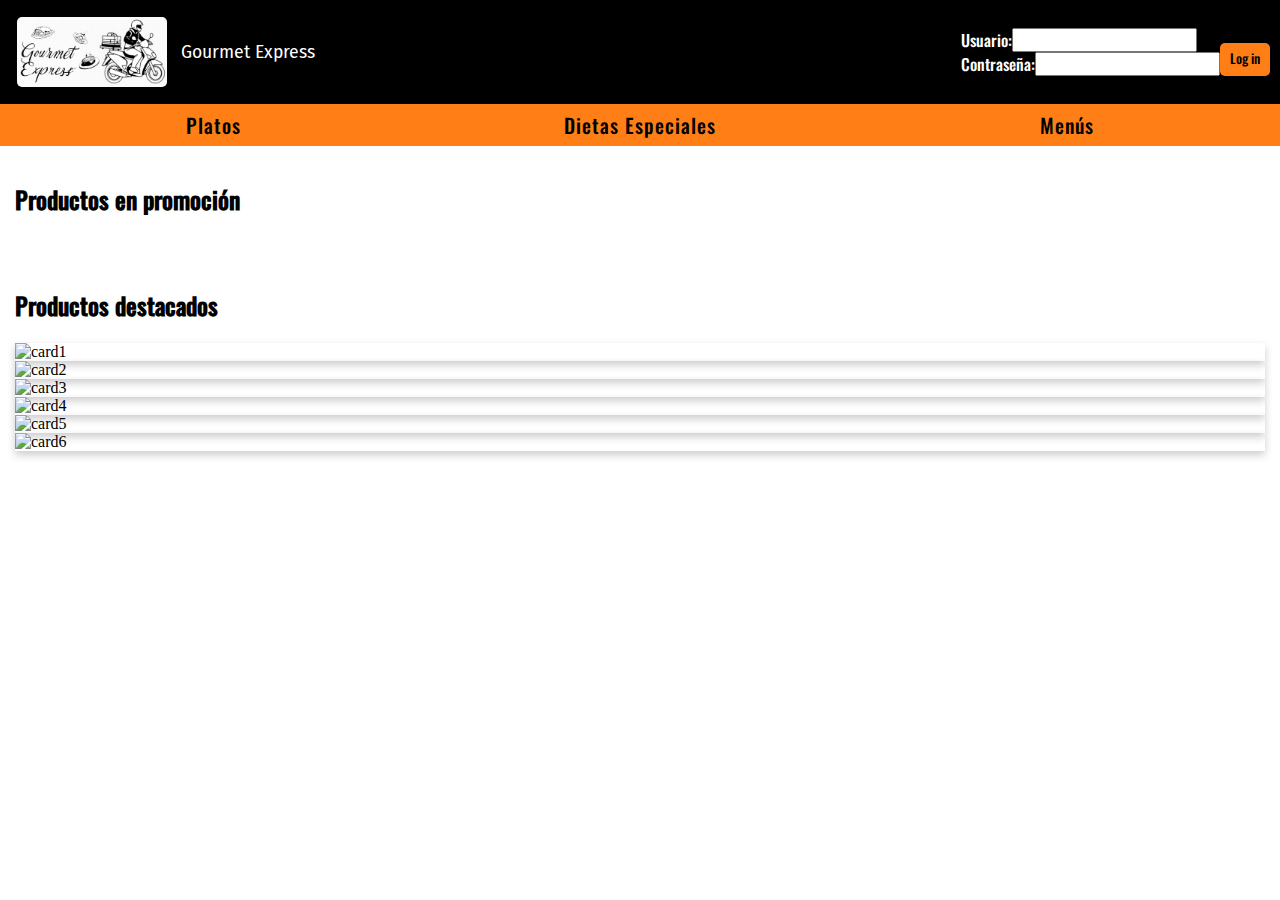
==== Proyecto2/main.html @ d3c52f20 "Primer Commit" ====
<!DOCTYPE html>
<html lang="es">
<head>
    <meta charset="UTF-8">
    <meta name="viewport" content="width=device-width, initial-scale=1.0">
    <title>Gourmet Express</title>
    <link rel="stylesheet" href="style.css">
</head>

<body>
    <header>
        <div class="zona-Logo"> <!-- Logo + nombre de empresa -->
            <img src="images/logoTemplate.webp" alt="logoEmpresa" class="logo-Empresa">
            <p class="logo-Empresa">Gourmet Express</p>
        </div>
        <div class="login"> <!-- Un login -->
            <form action="#">
                <div class="form-Section">
                    <div class="form-Group">
                        <label for="username">Usuario:</label>
                        <input type="text" id="username" name="username">
                    </div>
                    <div class="form-Group">
                        <label for="contrasenya">Contraseña:</label>
                        <input type="password" id="contrasenya" name="contrasenya">
                    </div>
                </div>
                <div class="form-Group_align-bottom form-Group">
                    <input type="submit" id="login" name="login" value="Log in">
                </div>
            </form>
        </div>
    </header>
    <nav> <!-- Ponerle sticky y formato (futura hamburguesa) -->
        <a href="#">Platos</a>
        <a href="#">Dietas Especiales</a>
        <a href="#">Menús</a>
    </nav>
    <main>
        <section> <!-- Productos en promoción -->
            <h2>Productos en promoción</h2>
            <div></div>
        </section>
        <section> <!-- Productos destacados -->
            <h2>Productos destacados</h2>
            <div class="productos-Destacados"><!-- Muchas cards -->
                <div class="card">
                    <img src="" alt="card1">
                    <div>

                    </div>
                </div>
                <div class="card">
                    <img src="" alt="card2">
                    <div>

                    </div>
                </div>
                <div class="card">
                    <img src="" alt="card3">
                    <div>

                    </div>
                </div>
                <div class="card">
                    <img src="" alt="card4">
                    <div>

                    </div>
                </div>
                <div class="card">
                    <img src="" alt="card5">
                    <div>

                    </div>
                </div>
                <div class="card">
                    <img src="" alt="card6">
                    <div>

                    </div>
                </div>
            </div>
        </section>
        <section> <!-- Tabla + Políticas ecológicas -->
            <h2></h2>
            <div></div>
        </section>
    </main>
    <footer>
        <div></div> <!-- Redes sociales -->
        <div></div> <!-- Derechos de autor -->
    </footer>
</body>

</html>
---- Proyecto2/style.css ----
/* Importar las fuentes, una de forma local y la otra por URL */
@import url('https://fonts.googleapis.com/css2?family=Fira+Sans:ital,wght@0,100;0,200;0,300;0,400;0,500;0,600;0,700;0,800;0,900;1,100;1,200;1,300;1,400;1,500;1,600;1,700;1,800;1,900&display=swap');

@font-face {
    font-family: 'Oswald';
    src: url('oswaldFont/Oswald-Medium.ttf') format('truetype');
    font-weight: normal;
    font-style: normal;
}

/* Variables */
:root{
    --color-Principal:#ff7f16;
    --color-secundario:rgb(1, 1, 207);
}

/* Fuentes */
h1,h2,a,label {
    font-family: "Oswald";
}

p {
    font-size: 1.1rem;
    font-family: "Fira Sans", sans-serif;
}

.fira-Sans {
    font-family: "Fira Sans", sans-serif;
    font-weight: 400;
    font-style: normal;
    letter-spacing: 0.25em;
}

.oswald {
    font-family: "Oswald";
    font-weight: 500;
    letter-spacing: 3px;
}

.fira-Sans>span {
    color: var(--color-Principal);
    text-shadow: 2px 2px 4px #d16913;
}

.oswald>span {
    color: blue;
    text-shadow: 2px 1px 5px var(--color-secundario);
}

/* Body */
html {
    margin: -8px;
}

/* Cabecera */
header {
    background-color: black;
    color: white;
    display: flex;
    justify-content: space-between;
    align-items: center;
    margin: 0px;
}

header>div {
    margin: 10px;
}

header>div.login {
    display: flex;
}

header>div.zona-Logo {
    font-size: large;
    display: flex;
    align-items: center;
}

.logo-Empresa {
    border-radius: 5px;
    width: 150px;
    margin: 7px;
}

header input[type="submit"] {
    background-color: var(--color-Principal);
    color: black;
    transition: background-color 0.5s;
    font-family: "Oswald";
    padding-top: 5px;
    padding-bottom: 8px;
    padding-left: 10px;
    padding-right: 10px;
    border-radius: 5px;
    border: none;
}

header input[type="submit"]:hover {
    background-color: whitesmoke;
}

header form {
    display: flex;
}
.form-Group {
    display: flex;
}
.form-Group_align-bottom {
    height: 100%;
    flex-direction: column;
    justify-content: flex-end;
}

/* Zona de Navegación */
nav {
    background-color: var(--color-Principal);
    height: 2.1em;
    position: sticky;
    top: 0;
    z-index: 1000;
    font-size: 20px;
    letter-spacing: 1px;
    display: flex;
    justify-content: space-around;
    align-items: center;
}

nav>a {
    text-decoration: none;
    color: black;
    transition: background-color 0.2s;
    padding: 5px;
    width: 33.33%;
    text-align: center;
}

nav>a:hover {
    color: var(--color-Principal);
    background-color: black;
}

/* Seccion otra*/
section {
    padding: 15px;
}


/* Seccion de Productos Destacados */
.productos-Destacados {
    display: grid;

}

.card {
    box-shadow: 0 4px 8px 0 rgba(0, 0, 0, 0.2);
    transition: 0.3s;
}

.card:hover {
    box-shadow: 0 8px 16px 0 rgba(0, 0, 0, 0.2);
}

.container {
    padding: 2px 16px;
}
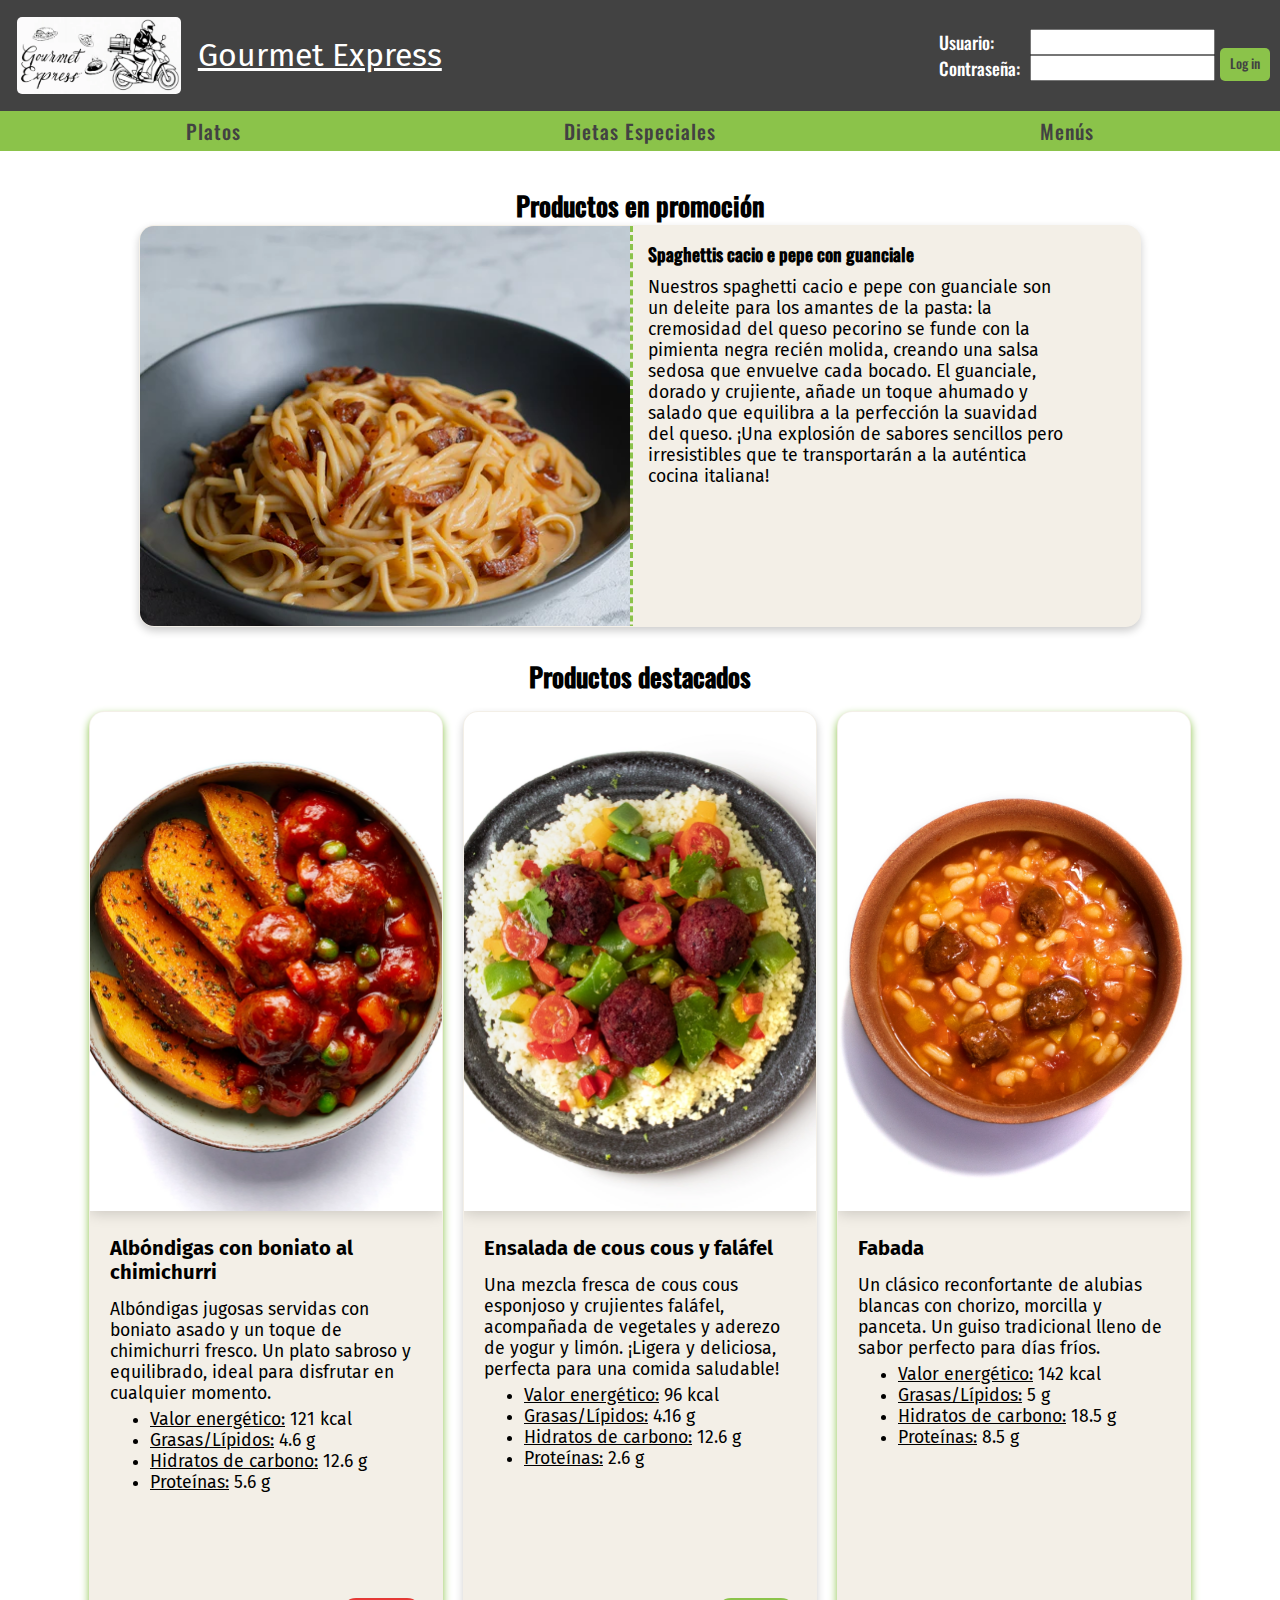
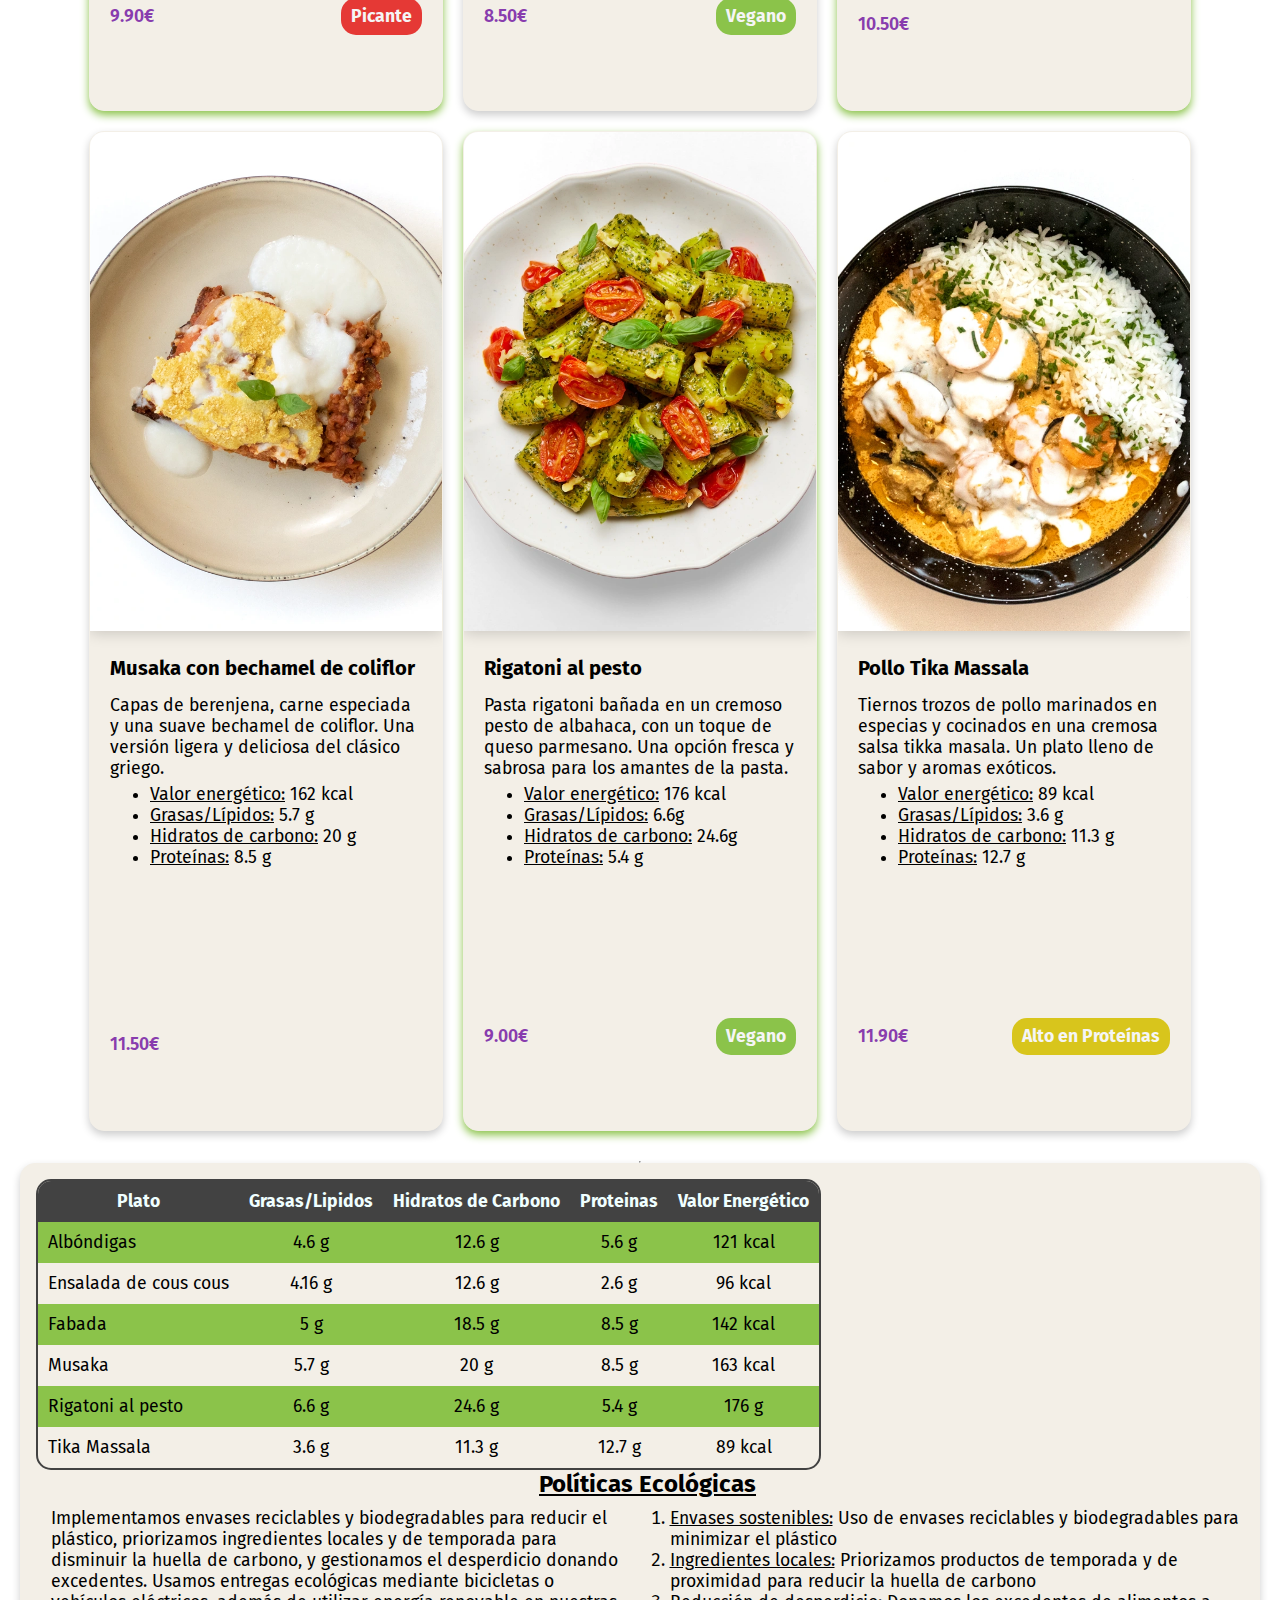
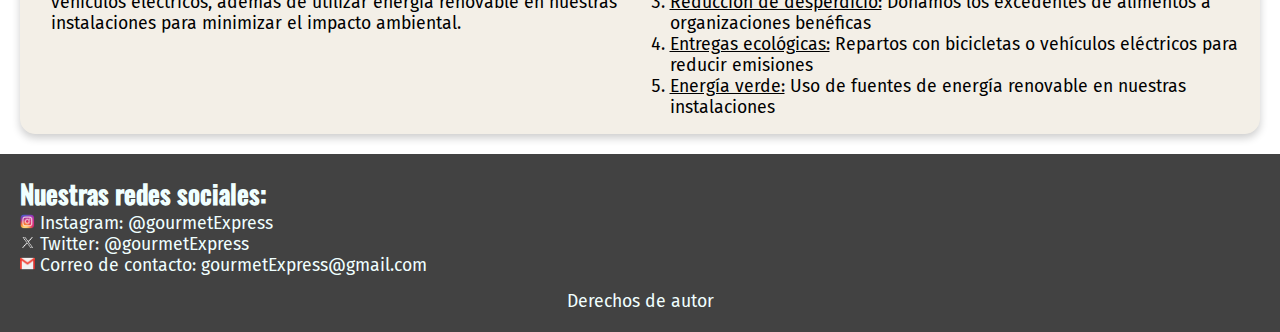
==== commit fbdb0afc: "Commit Final" ====
--- a/Proyecto2/main.html
+++ b/Proyecto2/main.html
@@ -11,10 +11,10 @@
     <header>
         <div class="zona-Logo"> <!-- Logo + nombre de empresa -->
             <img src="images/logoTemplate.webp" alt="logoEmpresa" class="logo-Empresa">
-            <p class="logo-Empresa">Gourmet Express</p>
+            <p class="nombreEmpresa">Gourmet Express</p>
         </div>
         <div class="login"> <!-- Un login -->
-            <form action="#">
+            <form action="#" id="formularioPc">
                 <div class="form-Section">
                     <div class="form-Group">
                         <label for="username">Usuario:</label>
@@ -29,6 +29,9 @@
                     <input type="submit" id="login" name="login" value="Log in">
                 </div>
             </form>
+            <div class="form-Group_align-bottom form-Group" id="botonMovilLogin">
+                <input type="submit" id="login" name="login" value="Log in">
+            </div>
         </div>
     </header>
     <nav> <!-- Ponerle sticky y formato (futura hamburguesa) -->
@@ -39,57 +42,228 @@
     <main>
         <section> <!-- Productos en promoción -->
             <h2>Productos en promoción</h2>
-            <div></div>
+            <div class="promocion">
+                <input id="flip-card" type="checkbox" />
+                <label class="front" for="flip-card">
+                    <img
+                        src="images/platos/spaghettis.webp"
+                        alt="Plato en promocion"
+                        class="imagenPromocion"/>
+                </label>
+                <label class="back" for="flip-card">
+                    <div>
+                        <p class="precioPromocion">Por solo 12.99 € !!!!!</p>
+                    </div>
+                </label>
+                <div>
+                    <a class="tituloProductoPromocion">Spaghettis cacio e pepe con guanciale</a>
+                    <p>Nuestros spaghetti cacio e pepe con guanciale son un deleite para los amantes de la pasta: la cremosidad del queso pecorino se funde con la pimienta negra recién molida, creando una salsa sedosa que envuelve cada bocado. El guanciale, dorado y crujiente, añade un toque ahumado y salado que equilibra a la perfección la suavidad del queso. ¡Una explosión de sabores sencillos pero irresistibles que te transportarán a la auténtica cocina italiana!</p>
+                </div>
+            </div>
         </section>
         <section> <!-- Productos destacados -->
             <h2>Productos destacados</h2>
             <div class="productos-Destacados"><!-- Muchas cards -->
                 <div class="card">
-                    <img src="" alt="card1">
-                    <div>
-
-                    </div>
-                </div>
-                <div class="card">
-                    <img src="" alt="card2">
-                    <div>
-
-                    </div>
-                </div>
-                <div class="card">
-                    <img src="" alt="card3">
-                    <div>
-
-                    </div>
-                </div>
-                <div class="card">
-                    <img src="" alt="card4">
-                    <div>
-
-                    </div>
-                </div>
-                <div class="card">
-                    <img src="" alt="card5">
-                    <div>
-
-                    </div>
-                </div>
-                <div class="card">
-                    <img src="" alt="card6">
-                    <div>
-
+                    <img src="images/platos/AlbondigasHeura.webp" alt="card1">
+                    <div class="infoProducto">
+                        <div class="tituloDescripcion">
+                            <h3>Albóndigas con boniato al chimichurri</h3>
+                            <p>Albóndigas jugosas servidas con boniato asado y un toque de chimichurri fresco. Un plato sabroso y equilibrado, ideal para disfrutar en cualquier momento.</p>
+                            <ul>
+                                <li><span>Valor energético:</span> 121 kcal</li>
+                                <li><span>Grasas/Lípidos:</span> 4.6 g</li>
+                                <li><span>Hidratos de carbono:</span> 12.6 g</li>
+                                <li><span>Proteínas:</span> 5.6 g</li>
+                            </ul>
+                        </div>
+                        <div class="precioIcono">
+                            <p class="precio">9.90€</p>
+                            <p class="iconoCards iconoPicante">Picante</p>
+                        </div>
+                    </div>
+                </div>
+                <div class="card">
+                    <img src="images/platos/Ensalada-de-cous-cous-y-falafel.webp" alt="card2">
+                    <div class="infoProducto">
+                        <div class="tituloDescripcion">
+                            <h3>Ensalada de cous cous y faláfel</h3>
+                            <p>Una mezcla fresca de cous cous esponjoso y crujientes faláfel, acompañada de vegetales y aderezo de yogur y limón. ¡Ligera y deliciosa, perfecta para una comida saludable!</p>
+                            <ul>
+                                <li><span>Valor energético:</span> 96 kcal</li>
+                                <li><span>Grasas/Lípidos:</span> 4.16 g</li>
+                                <li><span>Hidratos de carbono:</span> 12.6 g</li>
+                                <li><span>Proteínas:</span> 2.6 g</li>
+                            </ul>
+                        </div>
+                        <div class="precioIcono">
+                            <p class="precio">8.50€</p>
+                            <p class="iconoCards iconoVegano">Vegano</p>
+                        </div>
+                    </div>
+                </div>
+                <div class="card">
+                    <img src="images/platos/Fabada.webp" alt="card3">
+                    <div class="infoProducto">
+                        <div class="tituloDescripcion">
+                            <h3>Fabada</h3>
+                            <p>Un clásico reconfortante de alubias blancas con chorizo, morcilla y panceta. Un guiso tradicional lleno de sabor perfecto para días fríos.</p>
+                            <ul>
+                                <li><span>Valor energético:</span> 142 kcal</li>
+                                <li><span>Grasas/Lípidos:</span> 5 g</li>
+                                <li><span>Hidratos de carbono:</span> 18.5 g</li>
+                                <li><span>Proteínas:</span> 8.5 g</li>
+                            </ul>
+                        </div>
+                        <div class="precioIcono">
+                            <p class="precio">10.50€</p>
+                            <p></p>
+                        </div>
+                    </div>
+                </div>
+                <div class="card">
+                    <img src="images/platos/MousakkaBechamel.webp" alt="card4">
+                    <div class="infoProducto">
+                        <div class="tituloDescripcion">
+                            <h3>Musaka con bechamel de coliflor</h3>
+                            <p>Capas de berenjena, carne especiada y una suave bechamel de coliflor. Una versión ligera y deliciosa del clásico griego.</p>
+                            <ul>
+                                <li><span>Valor energético:</span> 162 kcal</li>
+                                <li><span>Grasas/Lípidos:</span> 5.7 g</li>
+                                <li><span>Hidratos de carbono:</span> 20 g</li>
+                                <li><span>Proteínas:</span> 8.5 g</li>
+                            </ul>
+                        </div>
+                        <div class="precioIcono">
+                            <p class="precio">11.50€</p>
+                            <p></p>
+                        </div>
+                    </div>
+                </div>
+                <div class="card">
+                    <img src="images/platos/RigatoniPesto.webp" alt="card5">
+                    <div class="infoProducto">
+                        <div class="tituloDescripcion">
+                            <h3>Rigatoni al pesto</h3>
+                            <p>Pasta rigatoni bañada en un cremoso pesto de albahaca, con un toque de queso parmesano. Una opción fresca y sabrosa para los amantes de la pasta.</p>
+                            <ul>
+                                <li><span>Valor energético:</span> 176 kcal</li>
+                                <li><span>Grasas/Lípidos:</span> 6.6g</li>
+                                <li><span>Hidratos de carbono:</span> 24.6g</li>
+                                <li><span>Proteínas:</span> 5.4 g</li>
+                            </ul>
+                        </div>
+                        <div class="precioIcono">
+                            <p class="precio">9.00€</p>
+                            <p class="iconoCards iconoVegano">Vegano</p>
+                        </div>
+                    </div>
+                </div>
+                <div class="card">
+                    <img src="images/platos/TikaMassala.webp" alt="card6">
+                    <div class="infoProducto">
+                        <div class="tituloDescripcion">
+                            <h3>Pollo Tika Massala</h3>
+                            <p>Tiernos trozos de pollo marinados en especias y cocinados en una cremosa salsa tikka masala. Un plato lleno de sabor y aromas exóticos.</p>
+                            <ul>
+                                <li><span>Valor energético:</span> 89 kcal</li>
+                                <li><span>Grasas/Lípidos:</span> 3.6 g</li>
+                                <li><span>Hidratos de carbono:</span> 11.3 g</li>
+                                <li><span>Proteínas:</span> 12.7 g</li>
+                            </ul>
+                        </div>
+                        <div class="precioIcono">
+                            <p class="precio">11.90€</p>
+                            <p class="iconoCards iconoProteinas">Alto en Proteínas</p>
+                        </div>
                     </div>
                 </div>
             </div>
         </section>
-        <section> <!-- Tabla + Políticas ecológicas -->
-            <h2></h2>
-            <div></div>
+        <hr>
+        <section class="zonaInformativa"> <!-- Tabla + Políticas ecológicas -->
+            <div class="tablaProductos" id="tabla">
+                <table>
+                    <tr>
+                        <th>Plato</th>
+                        <th>Grasas/Lipidos</th>
+                        <th>Hidratos de Carbono</th>
+                        <th>Proteinas</th>
+                        <th>Valor Energético</th>
+                    </tr>
+                    <tr>
+                        <td>Albóndigas</td>
+                        <td>4.6 g</td>
+                        <td>12.6 g</td>
+                        <td>5.6 g</td>
+                        <td>121 kcal</td>
+                    </tr>
+                    <tr>
+                        <td>Ensalada de cous cous</td>
+                        <td>4.16 g</td>
+                        <td>12.6 g</td>
+                        <td>2.6 g</td>
+                        <td>96 kcal</td>
+                    </tr>
+                    <tr>
+                        <td>Fabada</td>
+                        <td>5 g</td>
+                        <td>18.5 g</td>
+                        <td>8.5 g</td>
+                        <td>142 kcal</td>
+                    </tr>
+                    <tr>
+                        <td>Musaka</td>
+                        <td>5.7 g</td>
+                        <td>20 g</td>
+                        <td>8.5 g</td>
+                        <td>163 kcal</td>
+                    </tr>
+                    <tr>
+                        <td>Rigatoni al pesto</td>
+                        <td>6.6 g</td>
+                        <td>24.6 g</td>
+                        <td>5.4 g</td>
+                        <td>176 g</td>
+                    </tr>
+                    <tr>
+                        <td>Tika Massala</td>
+                        <td>3.6 g</td>
+                        <td>11.3 g</td>
+                        <td>12.7 g</td>
+                        <td>89 kcal</td>
+                    </tr>
+                </table>
+            </div>
+            <div class="politicasEcologicas">
+                <div class="tituloEcologico">
+                    <p>Políticas Ecológicas </p>
+                </div>
+                <div class="textoEcologico">
+                    <p>Implementamos envases reciclables y biodegradables para reducir el plástico, priorizamos ingredientes locales y de temporada para disminuir la huella de carbono, y gestionamos el desperdicio donando excedentes. Usamos entregas ecológicas mediante bicicletas o vehículos eléctricos, además de utilizar energía renovable en nuestras instalaciones para minimizar el impacto ambiental.</p>
+                </div>
+                <div class="listaMedidas">
+                    <ol>
+                        <li><span>Envases sostenibles:</span> Uso de envases reciclables y biodegradables para minimizar el plástico</li>
+                        <li><span>Ingredientes locales:</span> Priorizamos productos de temporada y de proximidad para reducir la huella de carbono</li>
+                        <li><span>Reducción de desperdicio:</span> Donamos los excedentes de alimentos a organizaciones benéficas</li>
+                        <li><span>Entregas ecológicas:</span> Repartos con bicicletas o vehículos eléctricos para reducir emisiones</li>
+                        <li><span>Energía verde:</span> Uso de fuentes de energía renovable en nuestras instalaciones</li>
+                    </ol>
+                </div>
+            </div>
         </section>
     </main>
     <footer>
-        <div></div> <!-- Redes sociales -->
-        <div></div> <!-- Derechos de autor -->
+        <h2>Nuestras redes sociales:</h2>
+        <div>
+            <p><img src="images/iconos/instagram.png" alt=""> Instagram: @gourmetExpress</p>
+            <p><img src="images/iconos/twitter-x.webp" alt""> Twitter: @gourmetExpress</p>
+            <p><img src="images/iconos/gmail.png" alt=""> Correo de contacto: gourmetExpress@gmail.com</p>
+        </div>
+        <div class="derechosAutor">
+            <p>Derechos de autor</p>
+        </div>
     </footer>
 </body>
 
--- a/Proyecto2/style.css
+++ b/Proyecto2/style.css
@@ -10,18 +10,35 @@
 
 /* Variables */
 :root{
-    --color-Principal:#ff7f16;
-    --color-secundario:rgb(1, 1, 207);
+    --color-Principal:#8BC34A;
+    --color-Secundario: #424242;
+    --color-Precio: #883cae;
+    --color-Cards: rgb(243, 239, 231);
+    --color-Picante: #E53935;
+    --color-Proteinas: #d8c51c;
+    /*
+    morado rgb(62, 2, 110)
+    rojo tomate #E53935
+    naranja #FF9800
+    verde lima #8BC34A
+    gris oscuro #424242
+    amarillo maiz #FFEB3B
+    */
+    font-size: 1.1rem;
+    font-family: "Fira Sans", sans-serif;
+}
+
+/* Global*/
+* {
+    margin: 0;
 }
 
 /* Fuentes */
 h1,h2,a,label {
     font-family: "Oswald";
 }
-
-p {
-    font-size: 1.1rem;
-    font-family: "Fira Sans", sans-serif;
+h3 {
+    font-size: 1.15rem;
 }
 
 .fira-Sans {
@@ -37,24 +54,9 @@
     letter-spacing: 3px;
 }
 
-.fira-Sans>span {
-    color: var(--color-Principal);
-    text-shadow: 2px 2px 4px #d16913;
-}
-
-.oswald>span {
-    color: blue;
-    text-shadow: 2px 1px 5px var(--color-secundario);
-}
-
-/* Body */
-html {
-    margin: -8px;
-}
-
 /* Cabecera */
 header {
-    background-color: black;
+    background-color: var(--color-Secundario);
     color: white;
     display: flex;
     justify-content: space-between;
@@ -78,13 +80,19 @@
 
 .logo-Empresa {
     border-radius: 5px;
-    width: 150px;
+    width: 35%;
+    max-width: 200px;
     margin: 7px;
+}
+.nombreEmpresa {
+    font-size: xx-large;
+    margin-left: 10px;
+    text-decoration: underline;
 }
 
 header input[type="submit"] {
     background-color: var(--color-Principal);
-    color: black;
+    color: var(--color-Secundario);
     transition: background-color 0.5s;
     font-family: "Oswald";
     padding-top: 5px;
@@ -104,17 +112,23 @@
 }
 .form-Group {
     display: flex;
+    justify-content: space-between;
+    gap: 10px;
 }
 .form-Group_align-bottom {
     height: 100%;
     flex-direction: column;
     justify-content: flex-end;
+    margin-left: 5px;
+}
+#botonMovilLogin {
+    display: none;
 }
 
 /* Zona de Navegación */
 nav {
     background-color: var(--color-Principal);
-    height: 2.1em;
+    height: minmax(2.1em,auto);
     position: sticky;
     top: 0;
     z-index: 1000;
@@ -127,8 +141,8 @@
 
 nav>a {
     text-decoration: none;
-    color: black;
-    transition: background-color 0.2s;
+    color: var(--color-Secundario);
+    transition: all 0.3s;
     padding: 5px;
     width: 33.33%;
     text-align: center;
@@ -136,30 +150,348 @@
 
 nav>a:hover {
     color: var(--color-Principal);
-    background-color: black;
+    background: var(--color-Secundario);
+    background: linear-gradient(90deg, var(--color-Principal) 0%,
+                var(--color-Secundario) 35%, var(--color-Secundario) 65%,
+                var(--color-Principal) 100%);
+}
+
+/* Body */
+main {
+    display: flex;
+    flex-direction: column;
+    align-items: center;
+
+    padding: 20px;
 }
 
 /* Seccion otra*/
 section {
+    display: flex;
+    flex-direction: column;
+    align-items: center;
+
     padding: 15px;
 }
 
+/* Seccion de Productos en promocion*/
+.promocion {
+    display: flex;
+    flex-direction: row;
+    flex-wrap: wrap;
+    
+
+    border-radius: 15px;
+    overflow: hidden;
+    height: auto;
+    max-height: 400px;
+    max-width: 1000px;
+
+    /* Color de fondo*/
+    background-color: var(--color-Cards);
+    border: 1px solid var(--color-Cards);
+
+    /* Sombra */
+    box-shadow: 0 4px 8px 0 rgba(0, 0, 0, 0.2);
+    transition: 0.3s;
+}
+/*  */
+.promocion label{
+    height: 100%;
+    width: 49%;
+}
+.promocion label div {
+    border-radius: 10px;
+    background-color: var(--color-Precio);
+    vertical-align: middle;
+}
+.precioPromocion {
+    color: azure;
+}
+.promocion img{
+  width:100%
+  }
+.promocion>div {
+    padding: 15px;
+    width: 45%;
+    border-left: 3px dashed var(--color-Principal);
+    box-sizing: border-box; 
+}
+
+/* imagen on click */
+input[type="checkbox"] {
+  display: none;
+}
+input[type="checkbox"] ~ .back,input[type="checkbox"]:checked ~ .front{
+  display:none;
+}
+input[type="checkbox"] ~ .front,input[type="checkbox"]:checked ~ .back{
+  display:block;
+}
+
+/* Texto a la derecha de la imagen*/
+.promocion div p {
+    margin-top: 10px;
+}
+.promocion div>a {
+    font-size: large;
+    font-weight: bold;
+}
+.tituloProductoPromocion:hover {
+    text-decoration: underline;
+    color: var(--color-Principal);
+}
 
 /* Seccion de Productos Destacados */
 .productos-Destacados {
     display: grid;
-
+    justify-content: center;
+    grid-template-columns: repeat(3,30%);
+    grid-auto-rows: minmax(min-content, 1000px);
+    gap: 20px 20px;
+    
+    padding: 15px;
 }
 
 .card {
+    border-radius: 15px;
+    overflow: hidden;
+    height: auto !important;
+
+    background-color: var(--color-Cards);
+    border: 1px solid var(--color-Cards);
+
+    /* Sombra */
     box-shadow: 0 4px 8px 0 rgba(0, 0, 0, 0.2);
     transition: 0.3s;
 }
-
 .card:hover {
     box-shadow: 0 8px 16px 0 rgba(0, 0, 0, 0.2);
 }
 
-.container {
-    padding: 2px 16px;
+.productos-Destacados .card:nth-child(odd) {
+    box-shadow: 0 4px 8px 0 var(--color-Principal, 0.2);
+}
+.productos-Destacados .card:nth-child(odd):hover {
+    box-shadow: 0 8px 16px 0 var(--color-Principal, 0.2);
+}
+
+.card>img {
+    width: 100%;
+    height: 50%;
+    object-fit: cover;
+    box-shadow: 0 1px 15px 0 rgba(0, 0, 0, 0.2);
+}
+
+.card ul {
+    margin-top: 5px;
+}
+li span {
+    text-decoration: underline;
+}
+
+.infoProducto {
+    padding: 20px;
+    height: 40%;
+
+    display: flex;
+    flex-direction: column;
+}
+.infoProducto h3,.infoProducto p {
+    margin:0;
+}
+.infoProducto p {
+    margin-top: 15px;
+    font-size: normal;
+}
+.precioIcono {
+    display: flex;
+    flex-direction: row;
+    justify-content: space-between;
+    align-items: center;
+
+    margin-top: auto;
+}
+.precio {
+    color: var(--color-Precio);
+    font-weight: 600;
+}
+
+/* Iconos de productos*/
+.iconoCards {
+    border-radius: 15px;
+    padding: 8px;
+    padding-left: 10px;
+    padding-right: 10px;
+
+    font-weight: bold;
+    color: whitesmoke;
+}
+.iconoVegano {
+    background-color: var(--color-Principal);
+}
+.iconoPicante {
+    background-color: var(--color-Picante);
+}
+.iconoProteinas {
+    background-color: var(--color-Proteinas);
+}
+
+/* Zona Informativa */
+.zonaInformativa {
+    display: flex;
+    flex-direction: row;
+    flex-wrap: wrap;
+    
+
+    border-radius: 15px;
+    overflow: hidden;
+    height: auto;
+    max-height: 800px;
+    max-width: 1500px;
+
+    /* Color de fondo*/
+    background-color: var(--color-Cards);
+    border: 1px solid var(--color-Cards);
+
+    /* Sombra */
+    box-shadow: 0 4px 8px 0 rgba(0, 0, 0, 0.2);
+    transition: 0.3s;
+}
+.tablaProductos {
+    border-radius: 15px;
+    border: 2px solid var(--color-Secundario);
+    overflow: hidden;
+}
+table {
+    border-collapse: collapse;
+    max-width: calc(100vw - 10px);
+}
+tr,td,th {    
+    padding: 10px;
+}
+th {
+    text-align: center;
+    background-color: var(--color-Secundario);
+    color: azure;
+}
+tr:nth-child(even) {
+    background-color: var(--color-Principal);
+}
+td {
+    text-align: center;
+}
+td:first-child {
+    text-align: left;
+}
+
+.politicasEcologicas {
+    display: grid;
+    grid-template-columns: repeat(2,auto);
+    grid-auto-rows: auto;
+
+    width: 46%;
+    margin-left: 15px;
+}
+.tituloEcologico {
+    grid-column-start: 1;
+    grid-column-end: 3;
+    grid-row-start: 1;
+    grid-row-end: 2;
+    
+    text-align: center;
+}
+.tituloEcologico>p {
+    font-size: x-large;
+    font-weight: bold;
+    text-decoration: underline;
+
+    margin-bottom: 10px;
+}
+.textoEcologico {
+    grid-column-start: 1;
+    grid-column-end: 2;
+    grid-row-start: 2;
+    grid-row-end: 3;
+}
+.listaMedidas {
+    grid-column-start: 2;
+    grid-column-end: 3;
+    grid-row-start: 2;
+    grid-row-end: 3;
+}
+
+/* Footer */
+footer {
+    background-color: var(--color-Secundario);
+    padding: 20px;
+    color: azure;
+}
+footer img {
+    max-width: 15px;
+}
+.derechosAutor {
+    margin-top: 15px;
+    text-align: center;
+}
+
+
+/* /////////////////////////////////////////////////
+//////////    Responsividad     ////////////////////
+//////////////////////////////////////////////////*/
+@media screen and (max-width: 1538px) {
+    .politicasEcologicas {
+        width: auto;
+    }
+}
+@media screen and (max-width: 992px){
+    .productos-Destacados {
+        grid-template-columns: repeat(2,auto);
+    }
+}
+@media screen and (max-width: 731px){
+    .promocion>div>a {
+        font-size: small;
+    }
+    .promocion>div>p {
+        font-size: small;
+    }
+}
+@media screen and (max-width: 576px){
+    /* Header */
+    .nombreEmpresa {
+        font-size: x-large;
+    }
+    #formularioPc {
+        display: none;
+    }
+    #botonMovilLogin {
+        display: flex;
+    }
+
+    /* Nav */
+    nav {
+        font-size: 15px;
+    }
+    
+    /* Main */
+    .productos-Destacados {
+        grid-template-columns: auto;
+    }
+
+    #tabla {
+        display: none;
+    }
+    .zonaInformativa {
+        flex-direction: column;
+    }
+    .politicasEcologicas {
+        display: flex;
+        flex-direction: column;
+        width: 90%;
+        margin-left: 5px;
+    }
+    .tituloEcologico {
+        text-align: left;
+    }
 }